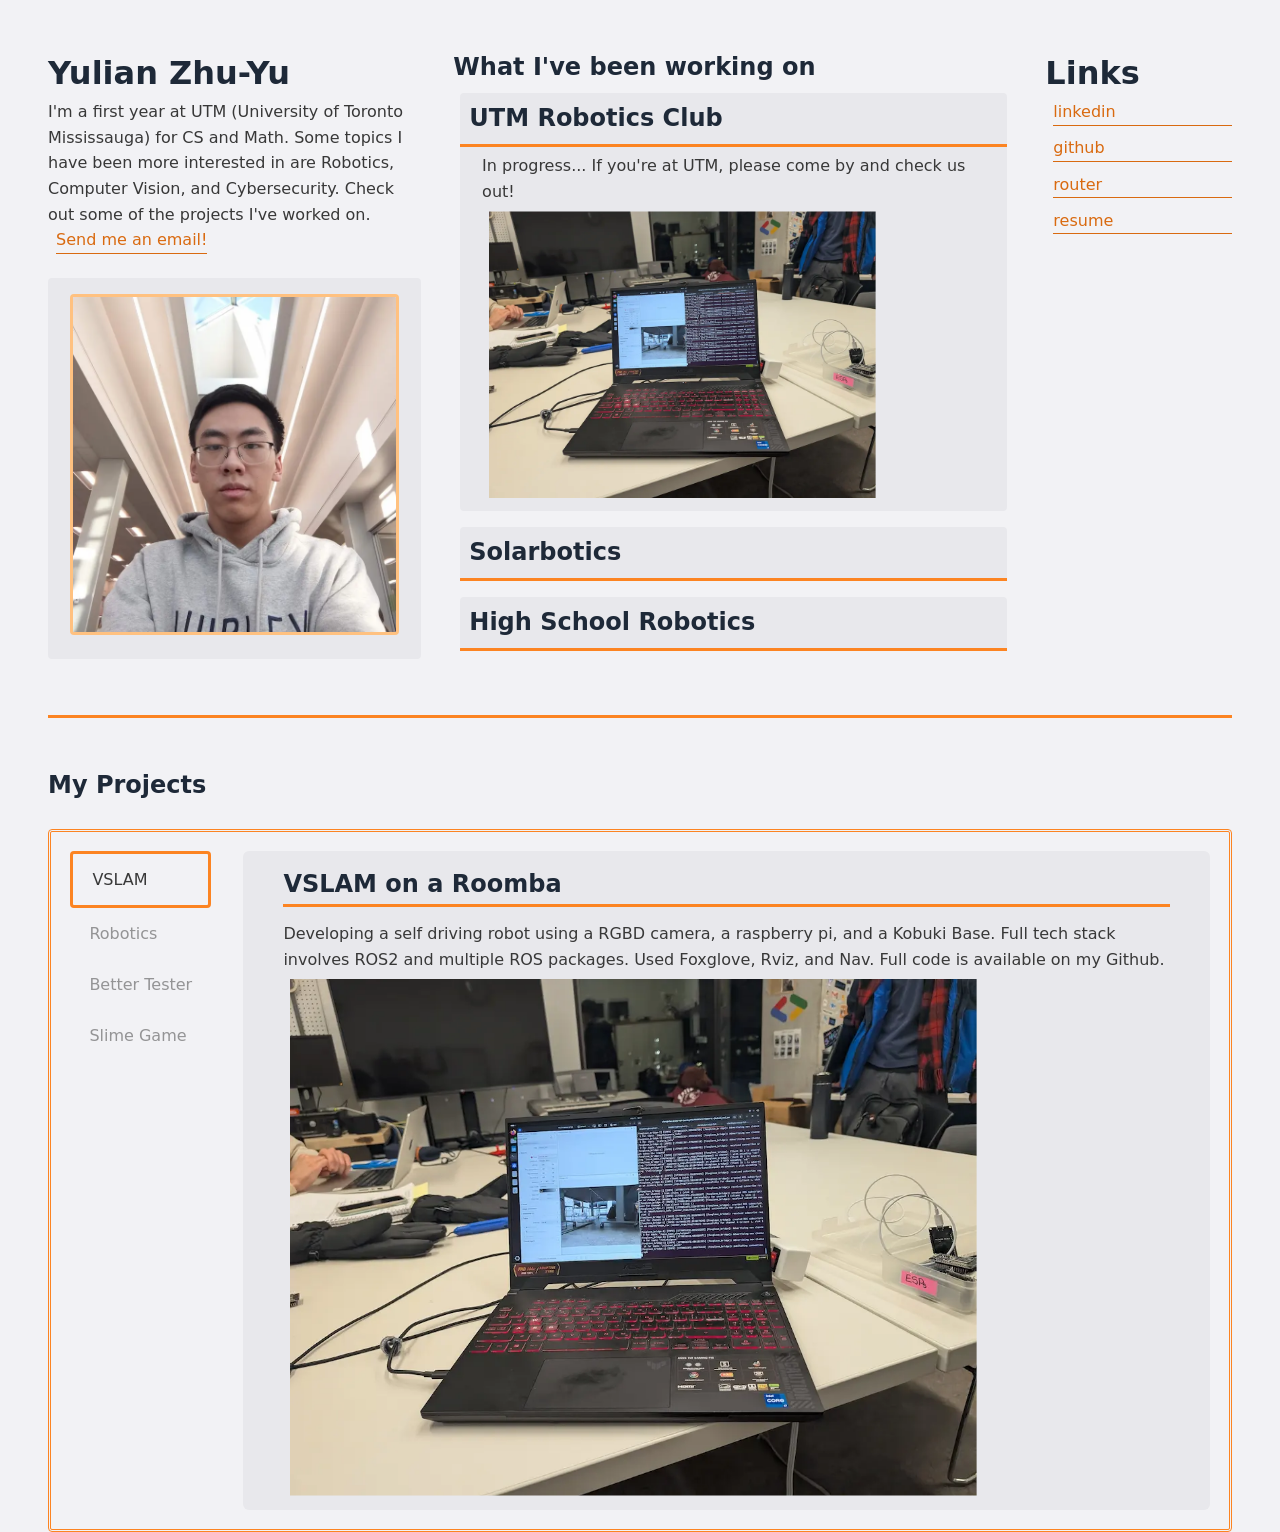
==== index.html @ 00c5ad83 "Rename front.html to index.html" ====
<!doctype html>
<html lang="en">

<head>
    <meta charset="UTF-8" />
    <meta name="viewport" content="width=device-width, initial-scale=1.0" />
    <meta name="description"
        content="Portfolio of Yulian Zhu-Yu. Hoping to become the second greatest programmer on earth." />
    <title>Yulian Zhu-Yu</title>
    <link rel="icon" type="image/webp" href="./assets/favicon.webp">
    <link rel="stylesheet" href="style.css">
    <script src="main.js" defer></script>
</head>

<body class="container">

    <div class="grid-container">
        <div>
            <h1>Yulian Zhu-Yu</h1>
            <p>I'm a first year at UTM (University of Toronto Mississauga) for
                CS and Math. Some topics I have been more interested in are Robotics, Computer Vision, and
                Cybersecurity. Check out some of the projects I've worked on.
                <a
                    href="&#109;&#97;&#105;&#108;&#116;&#111;&#58;&#121;&#117;&#108;&#105;&#97;&#110;&#46;&#120;&#99;&#46;&#122;&#104;&#117;&#64;&#103;&#109;&#97;&#105;&#108;&#46;&#99;&#111;&#109;">&#83;&#101;&#110;&#100;&#32;&#109;&#101;&#32;&#97;&#110;&#32;&#101;&#109;&#97;&#105;&#108;&#33;</a>
            </p>
            <div class="profile-card">
                <img class="profile-picture" src="assets/me_pfp.webp" alt="Yulian Zhu-Yu" width="340px" height="340px">
            </div>
        </div>
        <div>
            <h2>What I've been working on</h2>
            <div class="boxed opened">
                <h2 class="boxed-title">UTM Robotics Club</h2>
                <div class="boxed-hidden">
                    <div class="boxed-content">
                        <p>In progress...
                            If you're at UTM, please come by and check us out!
                        </p>
                        <img class="boxed-pictures" src="assets/robotics-lab.webp" alt="Picture of the hacklab and Rviz"
                            width="400px" height="300px">
                    </div>
                </div>
            </div>
            <div class="boxed">
                <h2 class="boxed-title">Solarbotics</h2>
                <div class="boxed-hidden">
                    <div class="boxed-content">
                        <p>In Summer of 2025, I was lucky enough to work with Dave at <a
                                href="https://www.solarbotics.com">Solarbotics</a>!
                            I learnt a lot about websites, servers, and Linux. They sell kits, motors, and tools. If
                            you ever need electronic parts,
                            check them out!
                        </p>

                        <figure>
                            <img class="boxed-pictures" src="assets/solarbotics.webp"
                                alt="Desk where I worked over the summer" width="500px" height="400px">
                            <figcaption>Many hours spent here</figcaption>
                        </figure>
                    </div>
                </div>
            </div>
            <div class="boxed">
                <h2 class="boxed-title">High School Robotics</h2>
                <div class="boxed-hidden">
                    <div class="boxed-content">
                        <p>Back in high school I was on the robotics team for Vex robotics. I loved working with my
                            friends to build something cool and win tournaments. </p>

                        <figure>
                            <img class="boxed-pictures" src="assets/provs.webp" alt="Winning Alberta Provincials!"
                                width="500px" height="400px">
                            <figcaption>109 to 100 for the Blue Alliance!</figcaption>
                        </figure>
                    </div>
                </div>
            </div>

        </div>
        <div>
            <h1>Links</h1>
            <div class="links-lists">
                <a href="https://www.linkedin.com/in/yulian-zhu-yu/" target="_blank"
                    rel="noopener noreferrer">linkedin</a>
                <a href="https://github.com/Jakeiscake2" target="_blank" rel="noopener noreferrer">github</a>
                <a href="http://192.168.1.254/">router</a>
                <a href="resume.html">resume</a>
            </div>
        </div>
    </div>
    <div class="divider">
        <hr>
    </div>

    <h2>My Projects</h2>
    <div class="rail">
        <div>
            <div class="rail-item is-active" data-target="content-a">VSLAM</div>
            <div class="rail-item" data-target="content-b">Robotics</div>
            <div class="rail-item" data-target="content-c">Better Tester</div>
            <div class="rail-item" data-target="content-d">Slime Game</div>
        </div>

        <div class="rail-display">
            <div id="content-a" class="rail-block is-visible">
                <div class="rail-box">
                    <h2 class="rail-title">VSLAM on a Roomba</h2>
                    <p>Developing a self driving robot using a RGBD camera, a raspberry pi, and a Kobuki Base. Full
                        tech stack involves ROS2 and multiple ROS packages. Used Foxglove, Rviz, and Nav. Full code
                        is available on my Github.</p>
                    <img class="boxed-pictures" src="assets/robotics-lab.webp" alt="Picture of the hacklab and Rviz"
                        width="700px" height="530px">
                </div>
            </div>
            <div id="content-b" class="rail-block">
                <div class="rail-box">
                    <h2 class="rail-title">High School Robotics</h2>
                    <p>I had many hats during our 3 seasons. I worked on mechanical, design, and programming. Below
                        is a picture of our robot. The code is on my github.</p>
                    <a href="https://github.com/Jakeiscake2/from-milk" target="_blank" rel="noopener noreferrer">final
                        code</a>

                    <figure>
                        <img class="boxed-pictures" src="assets/provs_robot.webp"
                            alt="Our robot going into Alberta Provincials" width="700px" height="700px">
                        <figcaption>Take a peek at our final robot!</figcaption>
                    </figure>
                </div>
            </div>
            <div id="content-c" class="rail-block">
                <div class="rail-box">
                    <h2 class="rail-title">Better Tester</h2>
                    <p>This was a program I made using the on board touch screen to control motors. It
                        was meant
                        as
                        an upgrade to the included testing software which count only control one motor
                        at a
                        time. It
                        was a really neat project which allowed me to get into OOP with classes and
                        learn how
                        displays work. Now I'm looking into OpenGL other GUI libraries.
                    </p>
                    <img class="boxed-pictures" src="assets/better_tester.webp"
                        alt="Screen divided into 8 boxes with numbers for motors" width="700px" height="530px">
                </div>
            </div>
            <div id="content-d" class="rail-block">
                <div class="rail-box">
                    <h2 class="rail-title">Slime Game</h2>
                    <p>A buggy project I made in grade 9 as a CALM project. Made using pygame as a desktop
                        application. I since ported it to itch, with a couple improvements. It's nice to look back
                        and see how much I've progressed as a programmer.
                    </p>
                    <a href="https://u-lan.itch.io" target="_blank" rel="noopener noreferrer">itch.io link</a>


                    <figure>
                        <img class="boxed-pictures" src="assets/slime.webp" alt="Buggy Slime Game" width="700px"
                            height="530px">
                        <figcaption>So many bugs in this.</figcaption>
                    </figure>
                </div>
            </div>
        </div>
    </div>
</body>

</html>

<!-- YIPPEE 
Adding fun features  
standardize formatting between previous work and projects
-->
---- style.css ----
:root {
    --bg-color: #f2f2f5;
    --bg-secondary: #e8e8ec;
    --text-primary: #1e2938;
    --text-secondary: #383838;
    --accent: #FC8422;
    --accent-light: #ffc180;
    --accent-dark: #d96a10;
    --font-stack: system-ui, sans-serif;
}

*,
*::before,
*::after {
    box-sizing: border-box;
    margin: 0;
    padding: 0;
}

body {
    background-color: var(--bg-color);
    color: var(--text-primary);
    font-family: var(--font-stack);
    line-height: 1.6;
    padding: 0;
    margin: 0;
}

.container {
    max-width: 1296px;
    margin: 0 auto;
    padding: 0 3rem;
}

.profile-card {
    background: var(--bg-secondary);
    border-radius: 4px;
    margin-top: 1.5rem;
    max-width: min(100%, 50vw);
    aspect-ratio: 1;
    padding: 1em 1.4rem;
}

.profile-picture {
    width: 100%;
    height: 100%;
    border-radius: 4px;
    object-fit: cover;
    position: relative;
    max-width: 100%;
    top: 0;
    left: 0;
    transition: opacity 0.4s ease;
    border: 3px solid var(--accent-light);
}

.grid-container {
    display: grid;
    grid-template-columns: 2fr 3fr 1fr;
    gap: 2rem;
    padding: 3em 0;
}


h1 {
    color: var(--text-primary);
}

p {
    color: var(--text-secondary);
}

.boxed {
    background-color: var(--bg-secondary);
    margin: 0.4em 0.4em 1em 0.4rem;
    border-radius: 4px;
}

.boxed-title {
    font-size: 1.5rem;
    padding: 0.4rem;
    margin: 0.2em 0.2em 0 0.2rem;
    cursor: pointer;
}

.boxed-title:hover {
    color: var(--accent);
}

.boxed-content {
    min-height: 0;
    display: flex;
    flex-direction: column;
    padding: 0 1rem;
}

.boxed-content a {
    color: var(--text-primary);
}

.boxed-hidden {
    padding-left: 0.6rem;
    display: grid;
    grid-template-rows: 0fr;
    overflow: hidden;
    transition: grid-template-rows 0.5s ease-out;
    border-top: 3px solid var(--accent);
}

.boxed.opened .boxed-hidden {
    grid-template-rows: 1fr;
    padding: 0.4rem;
}

.boxed-pictures {
    box-sizing: border-box;
    padding: 0.4rem;
    border-radius: 3px;
    max-width: 700px;
}


.links-lists {
    display: grid;
    gap: 0.6rem;
}

a {
    color: var(--accent-dark);
    text-decoration: none;
    display: inline-block;
    border-bottom: 1px solid var(--accent-dark);
    margin-left: 0.5rem;
}

a:hover {
    color: var(--accent);
    border-bottom-color: var(--accent);
    transition: all 0.2s ease;
}

.divider {
    padding-bottom: 3rem;
}

hr {
    border: none;
    border-bottom: 3px solid var(--accent);
}

.rail-block {
    display: none;
}

.rail-block.is-visible {
    display: block;
    min-height: 1rem;
}

.rail-item.is-active {
    color: var(--text-secondary);
    opacity: 1;
    border: 3px solid var(--accent);
}

.rail-item:hover {
    opacity: 1;
    border: 3px double var(--accent-dark);
}

.rail {
    display: flex;
    gap: 2rem;
    background-color: var(--bg-color);
    border-radius: 4px;
    padding: 1.2rem;
    border: 3px double var(--accent);
    margin-top: 1.5em;
}

.rail-item {
    cursor: pointer;
    opacity: 0.5;
    transition: all 0.2s ease;
    padding: 0.8rem 1.2rem;
    border-radius: 4px;
    color: var(--text-secondary);
    font-family: var(--font-stack);
    width: 100%;
    outline: none;
}

.rail-display {
    flex: 1;
    border-radius: 6px;
    min-height: 380px;
    padding: 0 1.5rem;
    position: relative;
    background-color: var(--bg-secondary);
}

.rail-box {
    border-radius: 4px;
    padding: 0 1rem;
}

.rail-title {
    font-size: 1.5rem;
    margin: 0.6em 0;
    border-bottom: 3px solid var(--accent);
}


@media (max-width: 900px) {
    .grid-container {
        grid-template-columns: 1fr;
        gap: 2rem;
        padding: 2em 1.5em 0 1.5rem;
    }

    .rail {
        flex-direction: column;
        gap: 1rem;
    }

    .rail-item {
        text-align: center;
        white-space: nowrap;
        width: auto;
    }

    .rail-display {
        min-height: auto;
    }

    hr {
        width: 100%;
        margin: 3em auto;
    }
}

@media (max-width: 480px) {
    .grid-container {
        padding: 1.5em 1em 0 1rem;
    }

    h1 {
        font-size: 1.6rem;
    }

    .boxed-header {
        padding: 0.8em 1rem;
    }
}
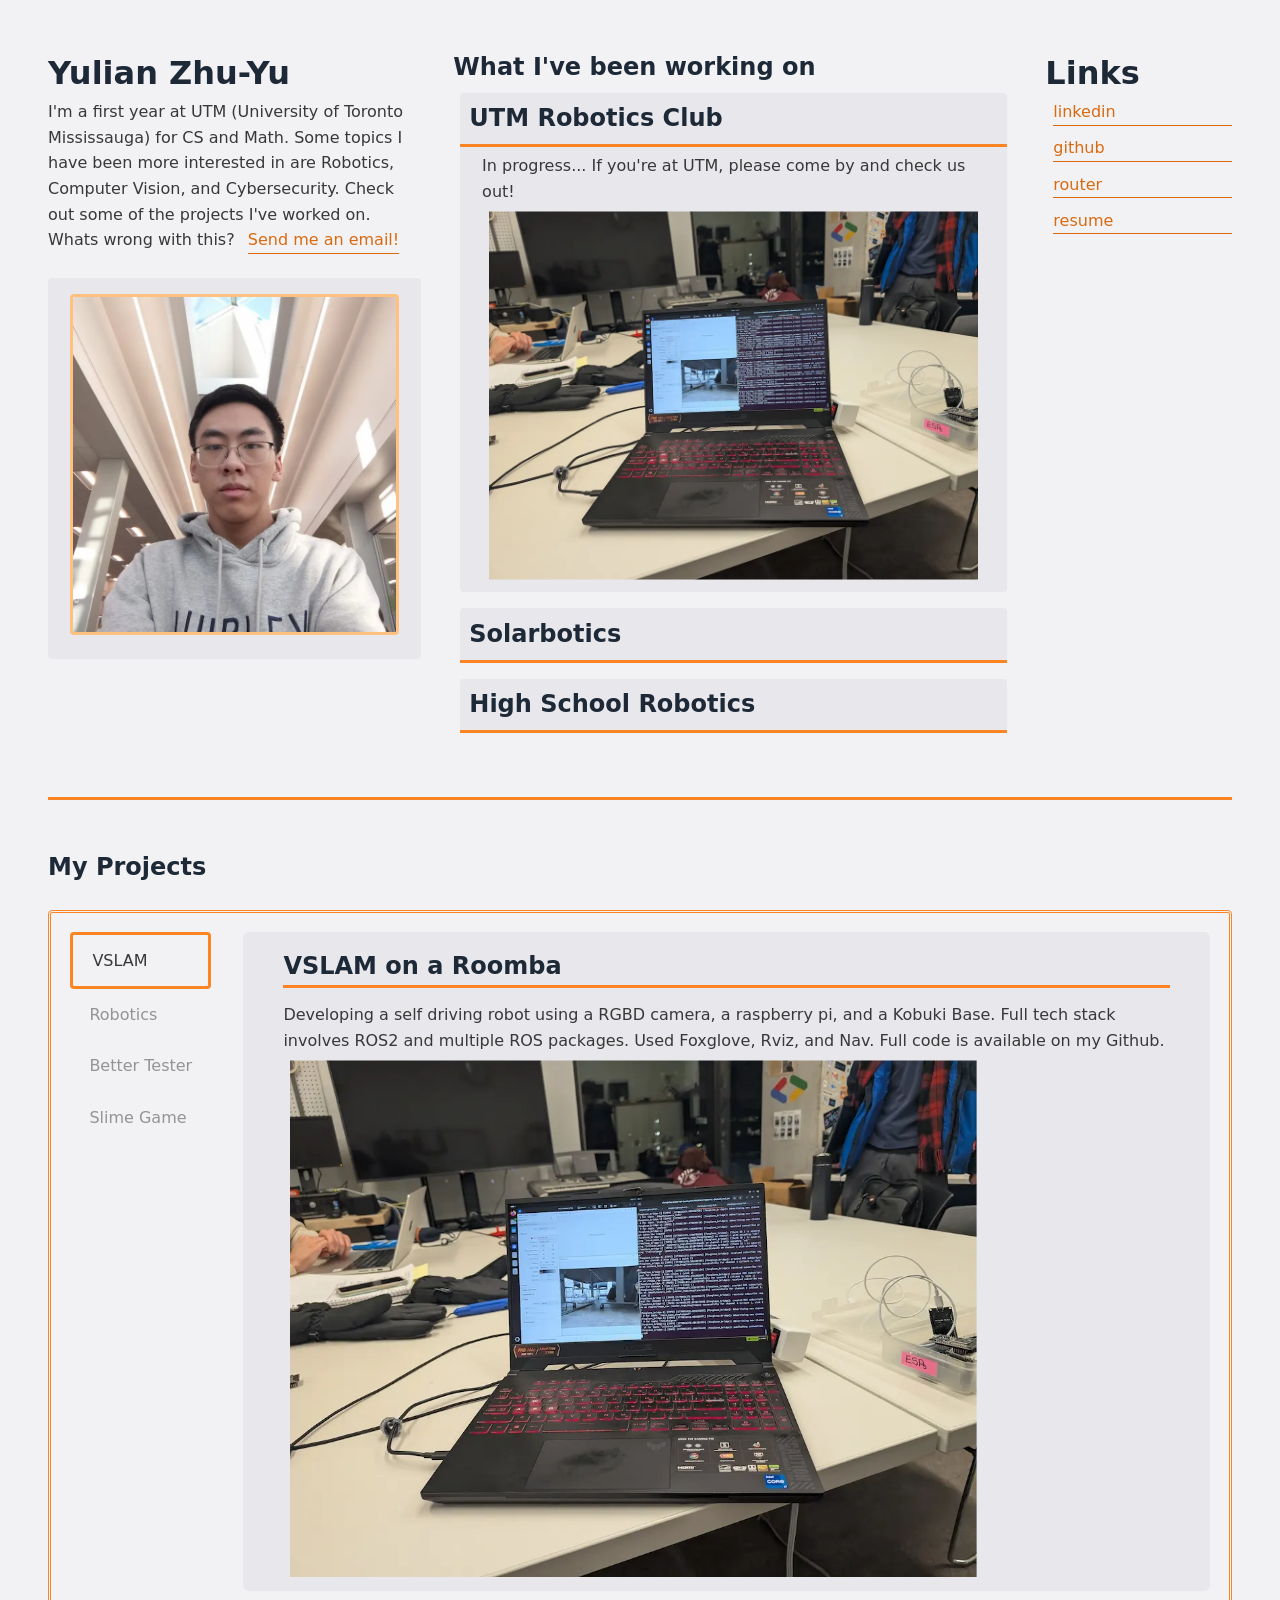
==== commit aed19139: "Bug fixes on images loading too large" ====
--- a/index.html
+++ b/index.html
@@ -19,12 +19,12 @@
             <h1>Yulian Zhu-Yu</h1>
             <p>I'm a first year at UTM (University of Toronto Mississauga) for
                 CS and Math. Some topics I have been more interested in are Robotics, Computer Vision, and
-                Cybersecurity. Check out some of the projects I've worked on.
+                Cybersecurity. Check out some of the projects I've worked on. Whats wrong with this?
                 <a
                     href="&#109;&#97;&#105;&#108;&#116;&#111;&#58;&#121;&#117;&#108;&#105;&#97;&#110;&#46;&#120;&#99;&#46;&#122;&#104;&#117;&#64;&#103;&#109;&#97;&#105;&#108;&#46;&#99;&#111;&#109;">&#83;&#101;&#110;&#100;&#32;&#109;&#101;&#32;&#97;&#110;&#32;&#101;&#109;&#97;&#105;&#108;&#33;</a>
             </p>
             <div class="profile-card">
-                <img class="profile-picture" src="assets/me_pfp.webp" alt="Yulian Zhu-Yu" width="340px" height="340px">
+                <img class="profile-picture" src="assets/me_pfp.webp" alt="Yulian Zhu-Yu">
             </div>
         </div>
         <div>
@@ -36,8 +36,8 @@
                         <p>In progress...
                             If you're at UTM, please come by and check us out!
                         </p>
-                        <img class="boxed-pictures" src="assets/robotics-lab.webp" alt="Picture of the hacklab and Rviz"
-                            width="400px" height="300px">
+                        <img class="boxed-pictures" src="assets/robotics-lab.webp"
+                            alt="Picture of the hacklab and Rviz">
                     </div>
                 </div>
             </div>
@@ -54,7 +54,7 @@
 
                         <figure>
                             <img class="boxed-pictures" src="assets/solarbotics.webp"
-                                alt="Desk where I worked over the summer" width="500px" height="400px">
+                                alt="Desk where I worked over the summer">
                             <figcaption>Many hours spent here</figcaption>
                         </figure>
                     </div>
@@ -68,8 +68,7 @@
                             friends to build something cool and win tournaments. </p>
 
                         <figure>
-                            <img class="boxed-pictures" src="assets/provs.webp" alt="Winning Alberta Provincials!"
-                                width="500px" height="400px">
+                            <img class="boxed-pictures" src="assets/provs.webp" alt="Winning Alberta Provincials!">
                             <figcaption>109 to 100 for the Blue Alliance!</figcaption>
                         </figure>
                     </div>
@@ -108,8 +107,7 @@
                     <p>Developing a self driving robot using a RGBD camera, a raspberry pi, and a Kobuki Base. Full
                         tech stack involves ROS2 and multiple ROS packages. Used Foxglove, Rviz, and Nav. Full code
                         is available on my Github.</p>
-                    <img class="boxed-pictures" src="assets/robotics-lab.webp" alt="Picture of the hacklab and Rviz"
-                        width="700px" height="530px">
+                    <img class="boxed-pictures" src="assets/robotics-lab.webp" alt="Picture of the hacklab and Rviz">
                 </div>
             </div>
             <div id="content-b" class="rail-block">
@@ -122,7 +120,7 @@
 
                     <figure>
                         <img class="boxed-pictures" src="assets/provs_robot.webp"
-                            alt="Our robot going into Alberta Provincials" width="700px" height="700px">
+                            alt="Our robot going into Alberta Provincials">
                         <figcaption>Take a peek at our final robot!</figcaption>
                     </figure>
                 </div>
@@ -141,7 +139,7 @@
                         displays work. Now I'm looking into OpenGL other GUI libraries.
                     </p>
                     <img class="boxed-pictures" src="assets/better_tester.webp"
-                        alt="Screen divided into 8 boxes with numbers for motors" width="700px" height="530px">
+                        alt="Screen divided into 8 boxes with numbers for motors">
                 </div>
             </div>
             <div id="content-d" class="rail-block">
@@ -155,8 +153,7 @@
 
 
                     <figure>
-                        <img class="boxed-pictures" src="assets/slime.webp" alt="Buggy Slime Game" width="700px"
-                            height="530px">
+                        <img class="boxed-pictures" src="assets/slime.webp" alt="Buggy Slime Game">
                         <figcaption>So many bugs in this.</figcaption>
                     </figure>
                 </div>
@@ -170,4 +167,4 @@
 <!-- YIPPEE 
 Adding fun features  
 standardize formatting between previous work and projects
--->
+-->
--- a/style.css
+++ b/style.css
@@ -117,6 +117,8 @@
     padding: 0.4rem;
     border-radius: 3px;
     max-width: 700px;
+    width: 100%;
+    height: auto;
 }
 
 
@@ -215,7 +217,7 @@
     .grid-container {
         grid-template-columns: 1fr;
         gap: 2rem;
-        padding: 2em 1.5em 0 1.5rem;
+        padding: 2em 0 0 0;
     }
 
     .rail {
@@ -241,7 +243,7 @@
 
 @media (max-width: 480px) {
     .grid-container {
-        padding: 1.5em 1em 0 1rem;
+        padding: 1.5em 0 0 0;
     }
 
     h1 {
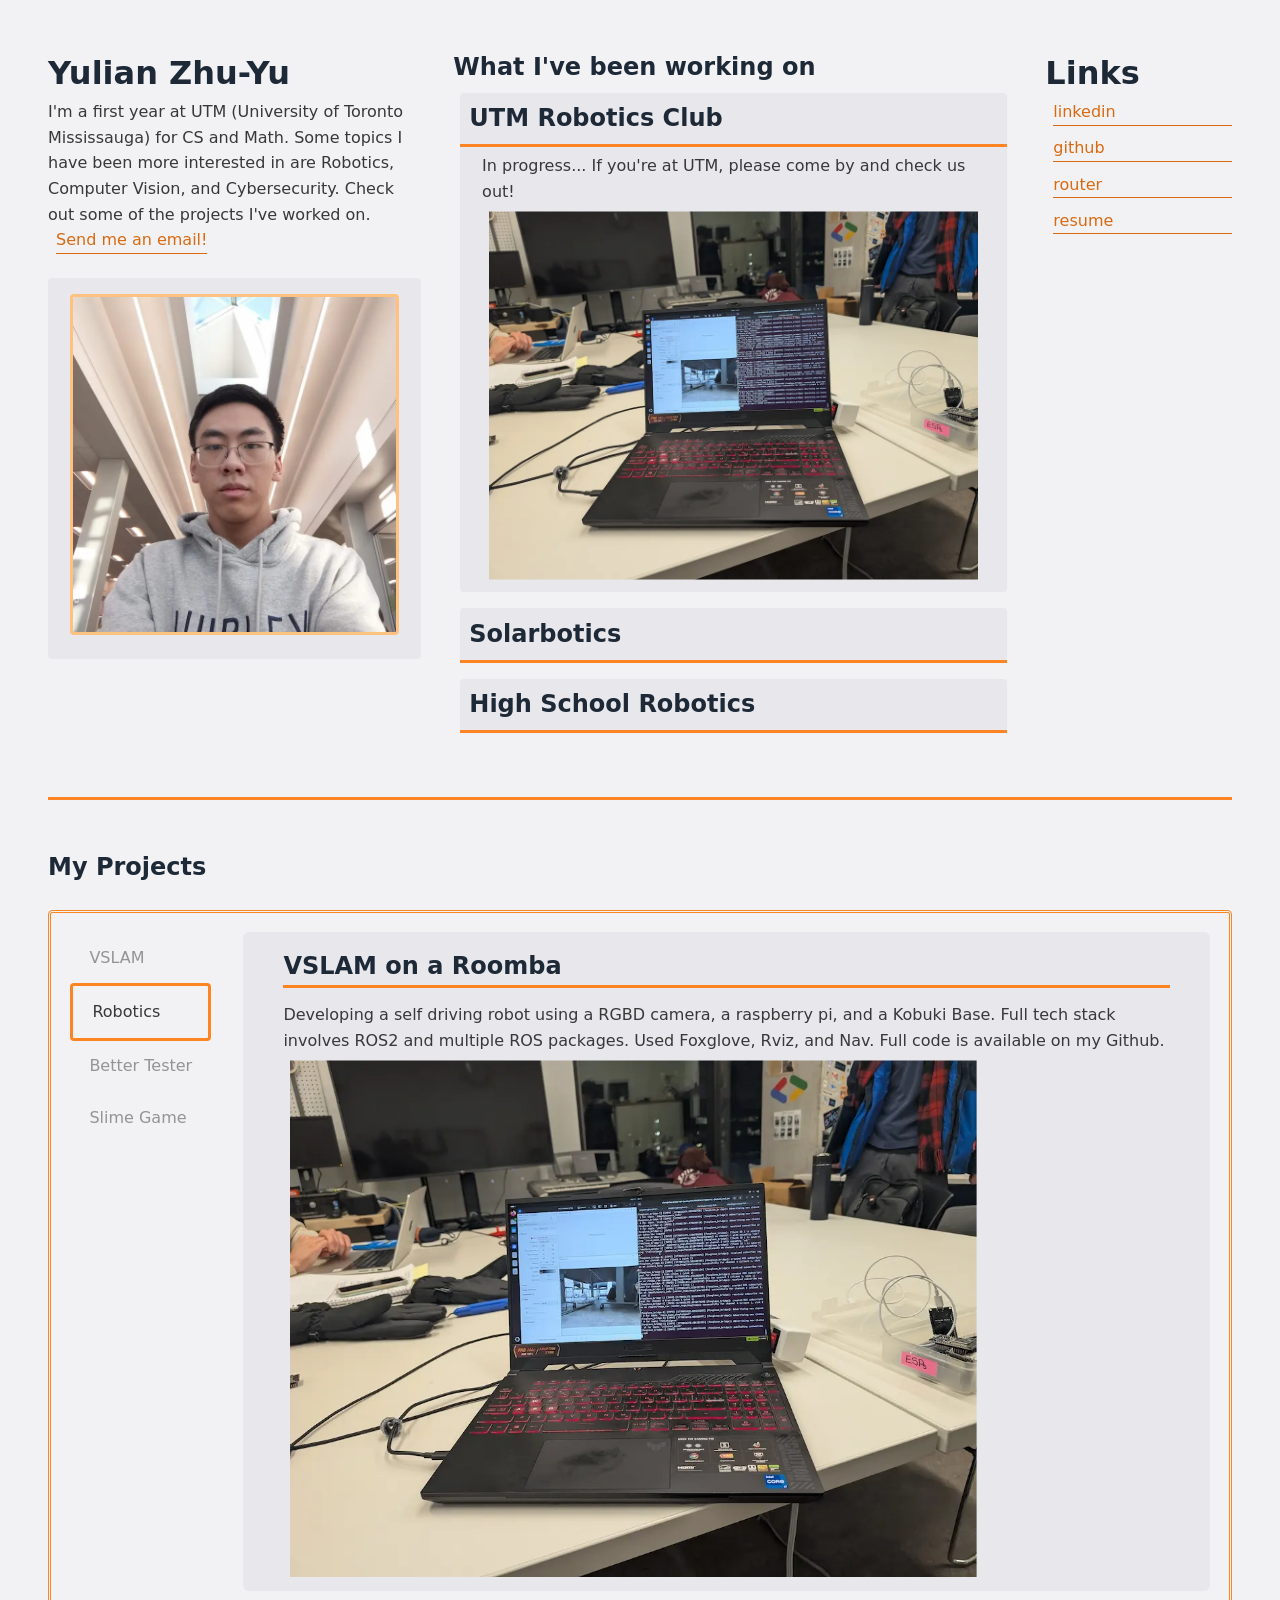
==== commit 43577887: "More bug fixes" ====
--- a/index.html
+++ b/index.html
@@ -19,7 +19,7 @@
             <h1>Yulian Zhu-Yu</h1>
             <p>I'm a first year at UTM (University of Toronto Mississauga) for
                 CS and Math. Some topics I have been more interested in are Robotics, Computer Vision, and
-                Cybersecurity. Check out some of the projects I've worked on. Whats wrong with this?
+                Cybersecurity. Check out some of the projects I've worked on.
                 <a
                     href="&#109;&#97;&#105;&#108;&#116;&#111;&#58;&#121;&#117;&#108;&#105;&#97;&#110;&#46;&#120;&#99;&#46;&#122;&#104;&#117;&#64;&#103;&#109;&#97;&#105;&#108;&#46;&#99;&#111;&#109;">&#83;&#101;&#110;&#100;&#32;&#109;&#101;&#32;&#97;&#110;&#32;&#101;&#109;&#97;&#105;&#108;&#33;</a>
             </p>
@@ -94,8 +94,8 @@
     <h2>My Projects</h2>
     <div class="rail">
         <div>
-            <div class="rail-item is-active" data-target="content-a">VSLAM</div>
-            <div class="rail-item" data-target="content-b">Robotics</div>
+            <div class="rail-item" data-target="content-a">VSLAM</div>
+            <div class="rail-item is-active" data-target="content-b">Robotics</div>
             <div class="rail-item" data-target="content-c">Better Tester</div>
             <div class="rail-item" data-target="content-d">Slime Game</div>
         </div>
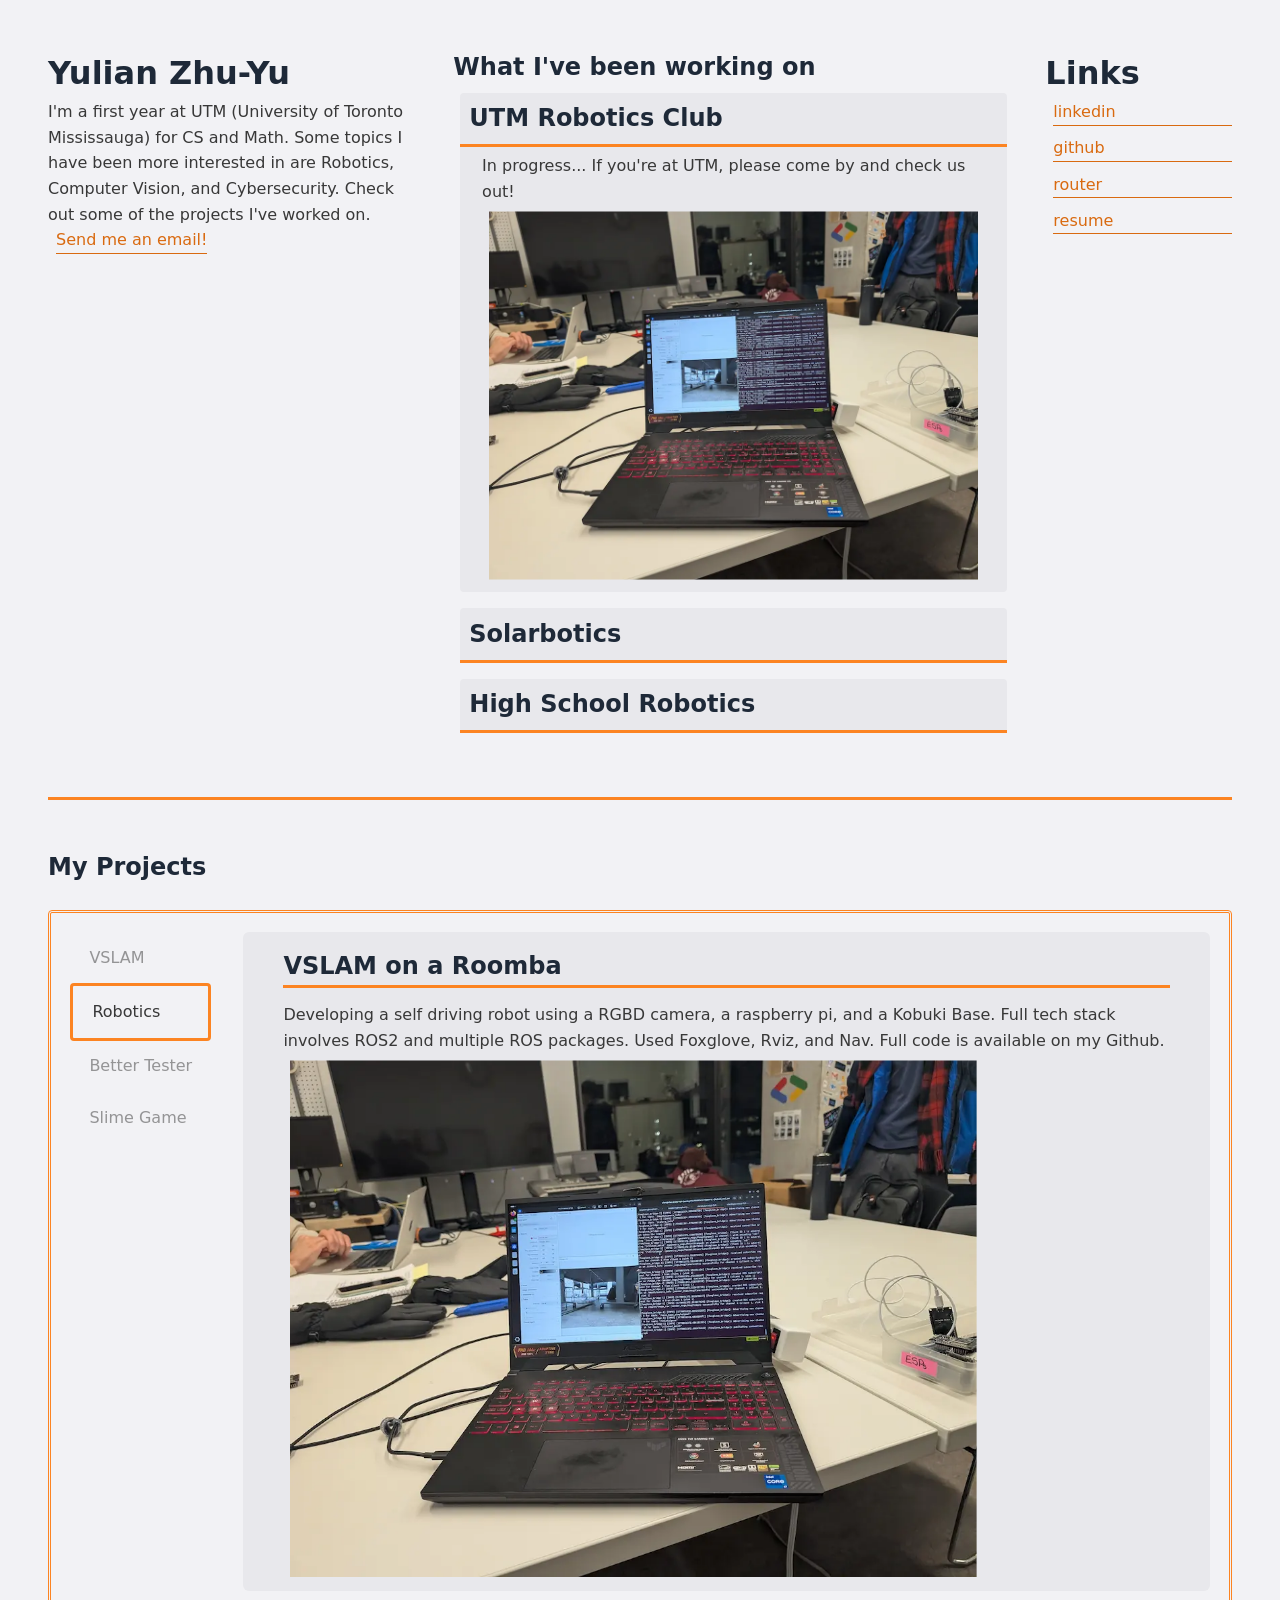
==== commit 49bf028c: "Removed Profile Picture" ====
--- a/index.html
+++ b/index.html
@@ -23,9 +23,6 @@
                 <a
                     href="&#109;&#97;&#105;&#108;&#116;&#111;&#58;&#121;&#117;&#108;&#105;&#97;&#110;&#46;&#120;&#99;&#46;&#122;&#104;&#117;&#64;&#103;&#109;&#97;&#105;&#108;&#46;&#99;&#111;&#109;">&#83;&#101;&#110;&#100;&#32;&#109;&#101;&#32;&#97;&#110;&#32;&#101;&#109;&#97;&#105;&#108;&#33;</a>
             </p>
-            <div class="profile-card">
-                <img class="profile-picture" src="assets/me_pfp.webp" alt="Yulian Zhu-Yu">
-            </div>
         </div>
         <div>
             <h2>What I've been working on</h2>
@@ -167,4 +164,4 @@
 <!-- YIPPEE 
 Adding fun features  
 standardize formatting between previous work and projects
--->+-->
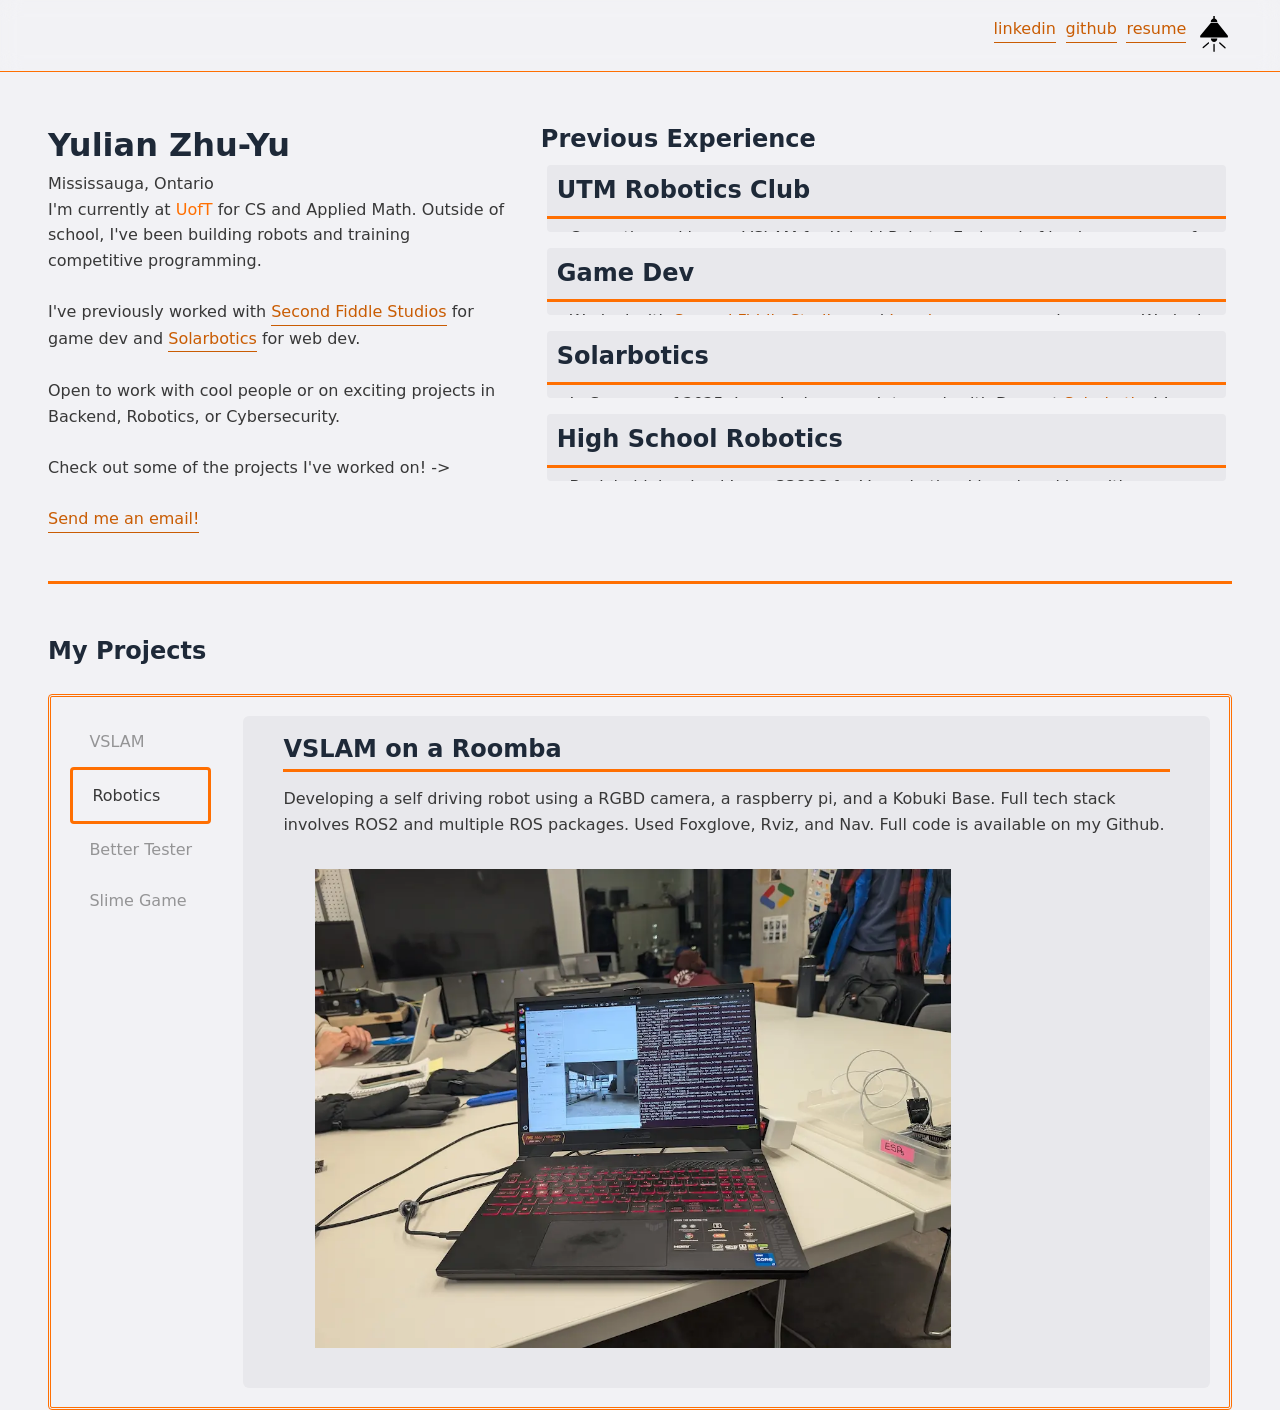
==== commit 3bce0b23: "Added Dark mode, rewrote some text, added navbar" ====
--- a/index.html
+++ b/index.html
@@ -8,151 +8,215 @@
         content="Portfolio of Yulian Zhu-Yu. Hoping to become the second greatest programmer on earth." />
     <title>Yulian Zhu-Yu</title>
     <link rel="icon" type="image/webp" href="./assets/favicon.webp">
+    <script>
+        const savedTheme = localStorage.getItem('theme');
+        const prefersDark = window.matchMedia('(prefers-color-scheme: dark)').matches;
+        const theme = savedTheme || (prefersDark ? 'dark' : 'light');
+        document.documentElement.setAttribute('data-theme', theme);
+    </script>
     <link rel="stylesheet" href="style.css">
     <script src="main.js" defer></script>
 </head>
 
-<body class="container">
-
-    <div class="grid-container">
-        <div>
-            <h1>Yulian Zhu-Yu</h1>
-            <p>I'm a first year at UTM (University of Toronto Mississauga) for
-                CS and Math. Some topics I have been more interested in are Robotics, Computer Vision, and
-                Cybersecurity. Check out some of the projects I've worked on.
-                <a
-                    href="&#109;&#97;&#105;&#108;&#116;&#111;&#58;&#121;&#117;&#108;&#105;&#97;&#110;&#46;&#120;&#99;&#46;&#122;&#104;&#117;&#64;&#103;&#109;&#97;&#105;&#108;&#46;&#99;&#111;&#109;">&#83;&#101;&#110;&#100;&#32;&#109;&#101;&#32;&#97;&#110;&#32;&#101;&#109;&#97;&#105;&#108;&#33;</a>
-            </p>
+<body>
+    <nav class="navbar">
+        <ul class="links-list">
+            <li><a href="https://www.linkedin.com/in/yulian-zhu-yu/" target="_blank"
+                    rel="noopener noreferrer">linkedin</a>
+            </li>
+            <li><a href="https://github.com/Jakeiscake2" target="_blank" rel="noopener noreferrer">github</a></li>
+            <li><a href="resume.html">resume</a></li>
+            <button id="theme-toggle">
+                <svg class="icon-lamp-on" width="36" height="36" viewBox="0 0 95 123" stroke-width="5">
+                    <style xmlns="http://www.w3.org/2000/svg" type="text/css">
+                        .st0 {
+                            stroke: currentColor;
+                            fill-rule: evenodd;
+                            clip-rule: evenodd;
+                        }
+                    </style>
+                    <path class="st0"
+                        d="M0.91,73.04h93.37c1.47-1.96,1.25-3.97,0-6L59.64,22.9H37.03L0.91,67.03C-0.1,69.08-0.5,71.1,0.91,73.04 L0.91,73.04z M45.38,97.3c0-1.25,1.02-2.27,2.27-2.27c1.25,0,2.27,1.02,2.27,2.27v23.32c0,1.25-1.02,2.27-2.27,2.27 c-1.25,0-2.27-1.02-2.27-2.27V97.3L45.38,97.3z M65.66,93.83c-0.91-0.85-0.97-2.27-0.12-3.19c0.85-0.91,2.27-0.97,3.19-0.12 l17.98,16.63c0.91,0.85,0.97,2.27,0.12,3.19c-0.85,0.91-2.28,0.97-3.19,0.12L65.66,93.83L65.66,93.83z M27.15,90.47 c0.94-0.82,2.37-0.73,3.19,0.21c0.82,0.94,0.73,2.37-0.21,3.19L12.15,109.6c-0.94,0.82-2.37,0.73-3.19-0.21 c-0.82-0.94-0.73-2.37,0.21-3.19L27.15,90.47L27.15,90.47z M45.09,0h5.13v8.9c4.88,1.17,8.53,5.58,8.53,10.8v0.72h-22.2v-0.72 c0-5.22,3.66-9.63,8.54-10.8V0L45.09,0z M47.82,88.58L47.82,88.58c5.99,0,10.9-4.9,10.9-10.9v-0.7H36.92v0.7 C36.92,83.68,41.82,88.58,47.82,88.58L47.82,88.58z" />
+                </svg>
+                <svg class="icon-lamp-off" width="36" height="36" viewBox="0 0 95 123" stroke-width="5">
+                    <style xmlns="http://www.w3.org/2000/svg" type="text/css">
+                        .st0 {
+                            stroke: currentColor;
+                            fill-rule: evenodd;
+                            clip-rule: evenodd;
+                        }
+                    </style>
+                    <path class="st0"
+                        d="M0.91,73.04h93.37c1.47-1.96,1.25-3.97,0-6L59.64,22.9H37.03L0.91,67.03C-0.1,69.08-0.5,71.1,0.91,73.04 L0.91,73.04z M45.09,0h5.13v8.9c4.88,1.17,8.53,5.58,8.53,10.8v0.72h-22.2v-0.72 c0-5.22,3.66-9.63,8.54-10.8V0L45.09,0z M47.82,88.58L47.82,88.58c5.99,0,10.9-4.9,10.9-10.9v-0.7H36.92v0.7 C36.92,83.68,41.82,88.58,47.82,88.58L47.82,88.58z" />
+                </svg>
+            </button>
+        </ul>
+    </nav>
+    <div class="container">
+        <div class="grid-container">
+            <div>
+                <header>
+                    <h1>Yulian Zhu-Yu</h1>
+                    <p>Mississauga, Ontario</p>
+                    <p>I'm currently at <span class="text-accent" title="Toronto, not Texas">UofT</span> for CS and
+                        Applied Math.
+                        Outside of school, I've been building robots and training competitive
+                        programming.
+                        <br><br>
+                        I've previously worked with <a class="text-link"
+                            href="https://www.youtube.com/@SecondFiddleStudio" target="_blank">Second Fiddle
+                            Studios</a> for game dev and <a class="text-link"
+                            href="https://www.solarbotics.com/ target=" _blank">Solarbotics</a> for web dev.
+                        <br><br>
+                        Open to work with cool people or on exciting projects in Backend,
+                        Robotics, or Cybersecurity.<br><br>
+                        Check out some of the projects I've worked on! -><br><br>
+                        <a
+                            href="&#109;&#97;&#105;&#108;&#116;&#111;&#58;&#121;&#117;&#108;&#105;&#97;&#110;&#46;&#120;&#99;&#46;&#122;&#104;&#117;&#64;&#103;&#109;&#97;&#105;&#108;&#46;&#99;&#111;&#109;">&#83;&#101;&#110;&#100;&#32;&#109;&#101;&#32;&#97;&#110;&#32;&#101;&#109;&#97;&#105;&#108;&#33;</a>
+                    </p>
+            </div>
+            <div>
+                <h2>Previous Experience</h2>
+                <div class="boxed opened">
+                    <h2 class="boxed-title">UTM Robotics Club</h2>
+                    <div class="boxed-hidden">
+                        <div class="boxed-content">
+                            <p>Currently working on VSLAM for Kobuki Robots. End goal of having a swarm of
+                                these map out an area. Also hosting workshops and making robot arms.
+                            </p>
+                            <img class="boxed-pictures" src="assets/robotics-lab.webp"
+                                alt="Picture of the hacklab and Rviz">
+                        </div>
+                    </div>
+                </div>
+                <div class="boxed opened">
+                    <h2 class="boxed-title">Game Dev</h2>
+                    <div class="boxed-hidden">
+                        <div class="boxed-content">
+                            <p>Worked with <a class="text-link" href="https://www.youtube.com/@SecondFiddleStudio"
+                                    target="_blank">Second Fiddle
+                                    Studios</a> and <a class="text-link" href="https://loneka.com/"
+                                    target="_blank">Loneka</a> on an upcoming game. Worked in Roblox with Luau and
+                                handled fullstack. Also took part in GMTK 2026! we did not do good.
+                            </p>
+                            <img class="boxed-pictures" src="assets/robotics-lab.webp"
+                                alt="Picture of the hacklab and Rviz">
+                        </div>
+                    </div>
+                </div>
+                <div class="boxed">
+                    <h2 class="boxed-title">Solarbotics</h2>
+                    <div class="boxed-hidden">
+                        <div class="boxed-content">
+                            <p>In Summer of 2025, I was lucky enough to work with Dave at <a class="text-link"
+                                    href="https://www.solarbotics.com/ target=" _blank">Solarbotics</a>!
+                                I learnt a lot about websites, servers, and Linux. Rebuilt the entire website in
+                                Wordpress, migrated way too many products, and added store-online inventory. <br><br>
+                                They sell kits,
+                                motors, and tools. If
+                                you ever need electronic parts,
+                                check <a class="text-link" href="https://www.solarbotics.com/ target=" _blank">them
+                                    out!</a>
+                            </p>
+
+                            <figure>
+                                <img class="boxed-pictures" src="assets/solarbotics.webp"
+                                    alt="Desk where I worked over the summer">
+                                <figcaption>Many hours spent here</figcaption>
+                            </figure>
+                        </div>
+                    </div>
+                </div>
+                <div class="boxed">
+                    <h2 class="boxed-title">High School Robotics</h2>
+                    <div class="boxed-hidden">
+                        <div class="boxed-content">
+                            <p>Back in high school I was 3388C for Vex robotics. I loved working with my
+                                friends to build something cool and win tournaments. </p>
+
+                            <figure>
+                                <img class="boxed-pictures" src="assets/provs.webp" alt="Winning Alberta Provincials!">
+                                <figcaption>109 to 100 for the Blue Alliance!</figcaption>
+                            </figure>
+                        </div>
+                    </div>
+                </div>
+
+            </div>
+
         </div>
-        <div>
-            <h2>What I've been working on</h2>
-            <div class="boxed opened">
-                <h2 class="boxed-title">UTM Robotics Club</h2>
-                <div class="boxed-hidden">
-                    <div class="boxed-content">
-                        <p>In progress...
-                            If you're at UTM, please come by and check us out!
-                        </p>
+        <div class="divider">
+            <hr>
+        </div>
+
+        <h2>My Projects</h2>
+        <div class="rail">
+            <div>
+                <div class="rail-item" data-target="content-a">VSLAM</div>
+                <div class="rail-item is-active" data-target="content-b">Robotics</div>
+                <div class="rail-item" data-target="content-c">Better Tester</div>
+                <div class="rail-item" data-target="content-d">Slime Game</div>
+            </div>
+
+            <div class="rail-display">
+                <div id="content-a" class="rail-block is-visible">
+                    <div class="rail-box">
+                        <h2 class="rail-title">VSLAM on a Roomba</h2>
+                        <p>Developing a self driving robot using a RGBD camera, a raspberry pi, and a Kobuki Base. Full
+                            tech stack involves ROS2 and multiple ROS packages. Used Foxglove, Rviz, and Nav. Full code
+                            is available on my Github.</p>
                         <img class="boxed-pictures" src="assets/robotics-lab.webp"
                             alt="Picture of the hacklab and Rviz">
                     </div>
                 </div>
-            </div>
-            <div class="boxed">
-                <h2 class="boxed-title">Solarbotics</h2>
-                <div class="boxed-hidden">
-                    <div class="boxed-content">
-                        <p>In Summer of 2025, I was lucky enough to work with Dave at <a
-                                href="https://www.solarbotics.com">Solarbotics</a>!
-                            I learnt a lot about websites, servers, and Linux. They sell kits, motors, and tools. If
-                            you ever need electronic parts,
-                            check them out!
+                <div id="content-b" class="rail-block">
+                    <div class="rail-box">
+                        <h2 class="rail-title">High School Robotics</h2>
+                        <p>I had many hats during our 3 seasons. I worked on mechanical, design, and programming. Below
+                            is a picture of our robot. The code is on my github.</p>
+                        <a href="https://github.com/Jakeiscake2/from-milk" target="_blank"
+                            rel="noopener noreferrer">final
+                            code</a>
+
+                        <figure>
+                            <img class="boxed-pictures" src="assets/provs_robot.webp"
+                                alt="Our robot going into Alberta Provincials">
+                            <figcaption>Take a peek at our final robot!</figcaption>
+                        </figure>
+                    </div>
+                </div>
+                <div id="content-c" class="rail-block">
+                    <div class="rail-box">
+                        <h2 class="rail-title">Better Tester</h2>
+                        <p>This was a program I made using the on board touch screen to control motors. It
+                            was meant
+                            as
+                            an upgrade to the included testing software which count only control one motor
+                            at a
+                            time. It
+                            was a really neat project which allowed me to get into OOP with classes and
+                            learn how
+                            displays work. Now I'm looking into OpenGL other GUI libraries.
                         </p>
+                        <img class="boxed-pictures" src="assets/better_tester.webp"
+                            alt="Screen divided into 8 boxes with numbers for motors">
+                    </div>
+                </div>
+                <div id="content-d" class="rail-block">
+                    <div class="rail-box">
+                        <h2 class="rail-title">Slime Game</h2>
+                        <p>A buggy project I made in grade 9 as a CALM project. Made using pygame as a desktop
+                            application. I since ported it to itch, with a couple improvements. It's nice to look back
+                            and see how much I've progressed as a programmer.
+                        </p>
+                        <a href="https://u-lan.itch.io" target="_blank" rel="noopener noreferrer">itch.io link</a>
+
 
                         <figure>
-                            <img class="boxed-pictures" src="assets/solarbotics.webp"
-                                alt="Desk where I worked over the summer">
-                            <figcaption>Many hours spent here</figcaption>
+                            <img class="boxed-pictures" src="assets/slime.webp" alt="Buggy Slime Game">
+                            <figcaption>So many bugs in this.</figcaption>
                         </figure>
                     </div>
-                </div>
-            </div>
-            <div class="boxed">
-                <h2 class="boxed-title">High School Robotics</h2>
-                <div class="boxed-hidden">
-                    <div class="boxed-content">
-                        <p>Back in high school I was on the robotics team for Vex robotics. I loved working with my
-                            friends to build something cool and win tournaments. </p>
-
-                        <figure>
-                            <img class="boxed-pictures" src="assets/provs.webp" alt="Winning Alberta Provincials!">
-                            <figcaption>109 to 100 for the Blue Alliance!</figcaption>
-                        </figure>
-                    </div>
-                </div>
-            </div>
-
-        </div>
-        <div>
-            <h1>Links</h1>
-            <div class="links-lists">
-                <a href="https://www.linkedin.com/in/yulian-zhu-yu/" target="_blank"
-                    rel="noopener noreferrer">linkedin</a>
-                <a href="https://github.com/Jakeiscake2" target="_blank" rel="noopener noreferrer">github</a>
-                <a href="http://192.168.1.254/">router</a>
-                <a href="resume.html">resume</a>
-            </div>
-        </div>
-    </div>
-    <div class="divider">
-        <hr>
-    </div>
-
-    <h2>My Projects</h2>
-    <div class="rail">
-        <div>
-            <div class="rail-item" data-target="content-a">VSLAM</div>
-            <div class="rail-item is-active" data-target="content-b">Robotics</div>
-            <div class="rail-item" data-target="content-c">Better Tester</div>
-            <div class="rail-item" data-target="content-d">Slime Game</div>
-        </div>
-
-        <div class="rail-display">
-            <div id="content-a" class="rail-block is-visible">
-                <div class="rail-box">
-                    <h2 class="rail-title">VSLAM on a Roomba</h2>
-                    <p>Developing a self driving robot using a RGBD camera, a raspberry pi, and a Kobuki Base. Full
-                        tech stack involves ROS2 and multiple ROS packages. Used Foxglove, Rviz, and Nav. Full code
-                        is available on my Github.</p>
-                    <img class="boxed-pictures" src="assets/robotics-lab.webp" alt="Picture of the hacklab and Rviz">
-                </div>
-            </div>
-            <div id="content-b" class="rail-block">
-                <div class="rail-box">
-                    <h2 class="rail-title">High School Robotics</h2>
-                    <p>I had many hats during our 3 seasons. I worked on mechanical, design, and programming. Below
-                        is a picture of our robot. The code is on my github.</p>
-                    <a href="https://github.com/Jakeiscake2/from-milk" target="_blank" rel="noopener noreferrer">final
-                        code</a>
-
-                    <figure>
-                        <img class="boxed-pictures" src="assets/provs_robot.webp"
-                            alt="Our robot going into Alberta Provincials">
-                        <figcaption>Take a peek at our final robot!</figcaption>
-                    </figure>
-                </div>
-            </div>
-            <div id="content-c" class="rail-block">
-                <div class="rail-box">
-                    <h2 class="rail-title">Better Tester</h2>
-                    <p>This was a program I made using the on board touch screen to control motors. It
-                        was meant
-                        as
-                        an upgrade to the included testing software which count only control one motor
-                        at a
-                        time. It
-                        was a really neat project which allowed me to get into OOP with classes and
-                        learn how
-                        displays work. Now I'm looking into OpenGL other GUI libraries.
-                    </p>
-                    <img class="boxed-pictures" src="assets/better_tester.webp"
-                        alt="Screen divided into 8 boxes with numbers for motors">
-                </div>
-            </div>
-            <div id="content-d" class="rail-block">
-                <div class="rail-box">
-                    <h2 class="rail-title">Slime Game</h2>
-                    <p>A buggy project I made in grade 9 as a CALM project. Made using pygame as a desktop
-                        application. I since ported it to itch, with a couple improvements. It's nice to look back
-                        and see how much I've progressed as a programmer.
-                    </p>
-                    <a href="https://u-lan.itch.io" target="_blank" rel="noopener noreferrer">itch.io link</a>
-
-
-                    <figure>
-                        <img class="boxed-pictures" src="assets/slime.webp" alt="Buggy Slime Game">
-                        <figcaption>So many bugs in this.</figcaption>
-                    </figure>
                 </div>
             </div>
         </div>
@@ -164,4 +228,4 @@
 <!-- YIPPEE 
 Adding fun features  
 standardize formatting between previous work and projects
--->
+-->
--- a/style.css
+++ b/style.css
@@ -3,10 +3,54 @@
     --bg-secondary: #e8e8ec;
     --text-primary: #1e2938;
     --text-secondary: #383838;
+    --accent: #ff6f01;
+    --accent-light: #FF8838;
+    --accent-dark: #C95C03;
+    --font-stack: system-ui, sans-serif;
+}
+
+[data-theme="dark"] {
+    --bg-color: #383838;
+    --bg-secondary: #212121;
+    --text-primary: #fafaf8;
+    --text-secondary: #efefef;
     --accent: #FC8422;
-    --accent-light: #ffc180;
+    --accent-light: #f7ae5e;
     --accent-dark: #d96a10;
     --font-stack: system-ui, sans-serif;
+}
+
+body {
+    transition: background-color 0.2s ease, color 0.2s ease;
+}
+
+#theme-toggle {
+    background: transparent;
+    border: 0;
+    color: #00000000;
+}
+
+#theme-toggle:hover svg {
+    color: var(--accent-light);
+    transition: all 0.2s ease;
+}
+
+.icon-lamp-on {
+    display: inline-block;
+    color: #00000000;
+}
+
+.icon-lamp-off {
+    display: none;
+}
+
+[data-theme="dark"] .icon-lamp-on {
+    display: none;
+}
+
+[data-theme="dark"] .icon-lamp-off {
+    display: inline-block;
+    color: var(--accent-dark);
 }
 
 *,
@@ -32,6 +76,42 @@
     padding: 0 3rem;
 }
 
+.navbar {
+    max-width: 1296px;
+    margin: 0 auto;
+    padding: 1rem 3rem;
+    backdrop-filter: blur(10px);
+    display: flex;
+    justify-content: flex-end;
+    border-bottom: 1px solid var(--accent);
+    position: sticky;
+    top: 0;
+    left: 0;
+    right: 0;
+    z-index: 9999;
+}
+
+.links-list {
+    display: flex;
+    list-style: none;
+    margin: 0;
+    padding: 0;
+    gap: 0.6rem;
+}
+
+a {
+    color: var(--accent-dark);
+    text-decoration: none;
+    display: inline-block;
+    border-bottom: 1px solid var(--accent-dark);
+}
+
+a:hover {
+    color: var(--accent);
+    border-bottom-color: var(--accent);
+    transition: all 0.2s ease;
+}
+
 .profile-card {
     background: var(--bg-secondary);
     border-radius: 4px;
@@ -56,18 +136,25 @@
 
 .grid-container {
     display: grid;
-    grid-template-columns: 2fr 3fr 1fr;
+    grid-template-columns: 2fr 3fr;
     gap: 2rem;
     padding: 3em 0;
 }
 
-
 h1 {
     color: var(--text-primary);
 }
 
 p {
     color: var(--text-secondary);
+}
+
+.text-accent {
+    color: var(--accent);
+}
+
+.text-link a {
+    color: var(--accent-dark)
 }
 
 .boxed {
@@ -83,9 +170,9 @@
     cursor: pointer;
 }
 
-.boxed-title:hover {
+/* .boxed-title:hover {
     color: var(--accent);
-}
+} */
 
 .boxed-content {
     min-height: 0;
@@ -94,7 +181,7 @@
     padding: 0 1rem;
 }
 
-.boxed-content a {
+.boxed-content a:not(.text-link) {
     color: var(--text-primary);
 }
 
@@ -105,40 +192,20 @@
     overflow: hidden;
     transition: grid-template-rows 0.5s ease-out;
     border-top: 3px solid var(--accent);
-}
-
-.boxed.opened .boxed-hidden {
+    padding: 0.4rem;
+}
+
+.boxed:hover .boxed-hidden {
     grid-template-rows: 1fr;
-    padding: 0.4rem;
 }
 
 .boxed-pictures {
     box-sizing: border-box;
-    padding: 0.4rem;
+    padding: 2rem;
     border-radius: 3px;
     max-width: 700px;
     width: 100%;
     height: auto;
-}
-
-
-.links-lists {
-    display: grid;
-    gap: 0.6rem;
-}
-
-a {
-    color: var(--accent-dark);
-    text-decoration: none;
-    display: inline-block;
-    border-bottom: 1px solid var(--accent-dark);
-    margin-left: 0.5rem;
-}
-
-a:hover {
-    color: var(--accent);
-    border-bottom-color: var(--accent);
-    transition: all 0.2s ease;
 }
 
 .divider {
